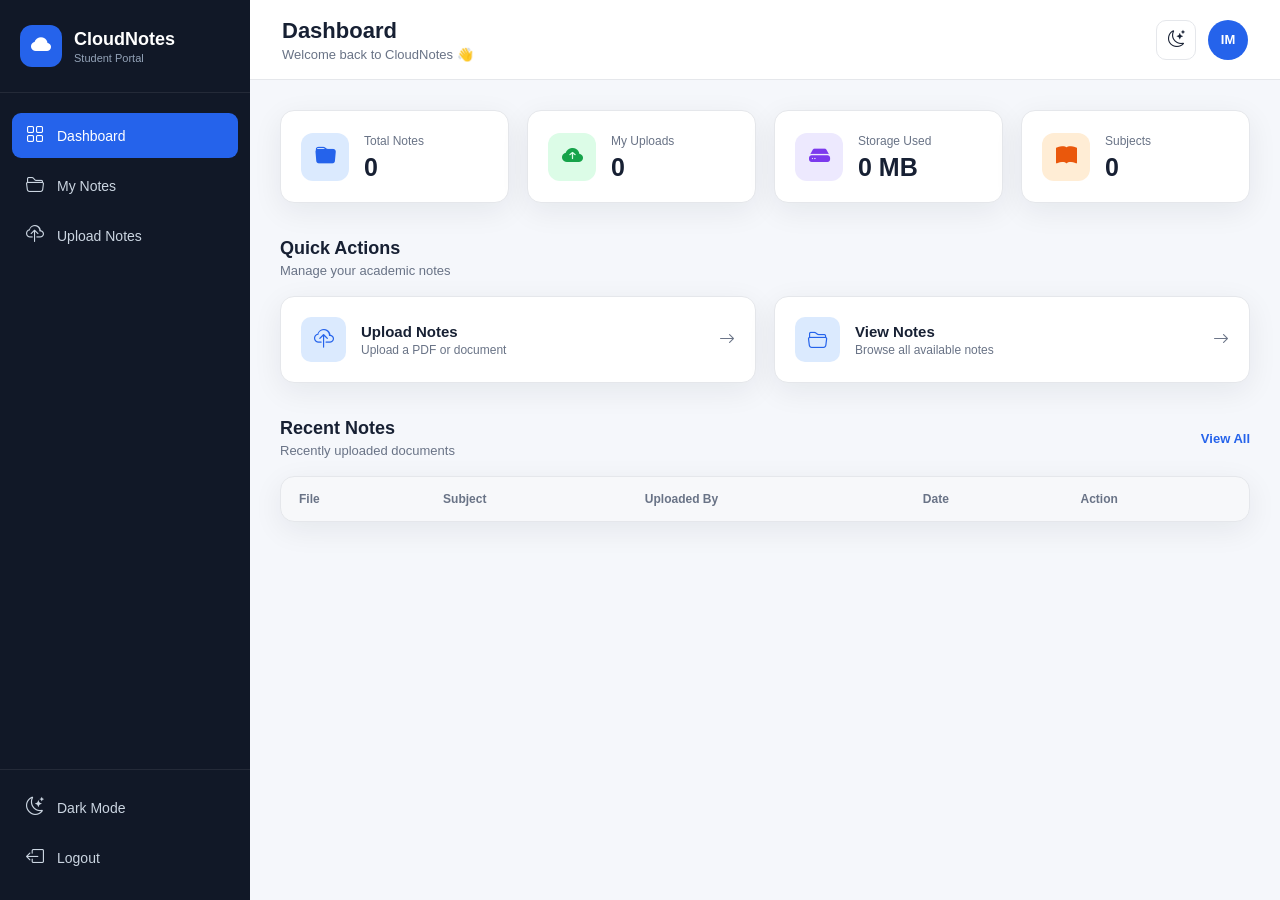
==== frontend/dashboard.html @ e0694c53 "Initial CloudNotes AWS deployment" ====
<!DOCTYPE html>
<html lang="en">

<head>

    <meta charset="UTF-8">
    <meta name="viewport" content="width=device-width, initial-scale=1.0">

    <title>CloudNotes | Dashboard</title>

    <link rel="stylesheet" href="https://cdn.jsdelivr.net/npm/bootstrap-icons@1.11.3/font/bootstrap-icons.min.css">

    <link rel="stylesheet" href="css/style.css">

</head>

<body>

    <div class="app">

        <!-- SIDEBAR -->

        <aside class="sidebar" id="sidebar">

            <div class="sidebar-brand">

                <div class="brand-icon">
                    <i class="bi bi-cloud-fill"></i>
                </div>

                <div>
                    <h2>CloudNotes</h2>
                    <span>Student Portal</span>
                </div>

            </div>


            <nav class="sidebar-nav">

                <a href="dashboard.html" class="nav-link active">
                    <i class="bi bi-grid"></i>
                    <span>Dashboard</span>
                </a>

                <a href="files.html" class="nav-link">
                    <i class="bi bi-folder2-open"></i>
                    <span>My Notes</span>
                </a>

                <a href="upload.html" class="nav-link">
                    <i class="bi bi-cloud-upload"></i>
                    <span>Upload Notes</span>
                </a>

            </nav>


            <div class="sidebar-bottom">

                <button class="nav-link theme-btn" onclick="toggleTheme()">
                    <i class="bi bi-moon-stars"></i>
                    <span>Dark Mode</span>
                </button>

                <button class="nav-link logout-btn" onclick="logout()">
                    <i class="bi bi-box-arrow-left"></i>
                    <span>Logout</span>
                </button>

            </div>

        </aside>


        <!-- MAIN -->

        <main class="main-content">

            <!-- TOPBAR -->

            <header class="topbar">

                <button class="mobile-menu" onclick="toggleSidebar()">
                    <i class="bi bi-list"></i>
                </button>

                <div>

                    <h1>Dashboard</h1>

                    <p>
                        Welcome back to CloudNotes 👋
                    </p>

                </div>

                <div class="topbar-actions">

                    <button class="icon-btn" onclick="toggleTheme()">
                        <i class="bi bi-moon-stars"></i>
                    </button>

                    <div class="user-avatar">
                        IM
                    </div>

                </div>

            </header>


            <!-- DASHBOARD -->

            <section class="content">


                <!-- STAT CARDS -->

                <div class="stats-grid">

                    <div class="stat-card">

                        <div class="stat-icon blue">
                            <i class="bi bi-folder-fill"></i>
                        </div>

                        <div>

                            <span>Total Notes</span>

                            <h2 id="totalFiles">
                                0
                            </h2>

                        </div>

                    </div>


                    <div class="stat-card">

                        <div class="stat-icon green">
                            <i class="bi bi-cloud-arrow-up-fill"></i>
                        </div>

                        <div>

                            <span>My Uploads</span>

                            <h2 id="myUploads">
                                0
                            </h2>

                        </div>

                    </div>


                    <div class="stat-card">

                        <div class="stat-icon purple">
                            <i class="bi bi-hdd-fill"></i>
                        </div>

                        <div>

                            <span>Storage Used</span>

                            <h2 id="storageUsed">
                                0 MB
                            </h2>

                        </div>

                    </div>


                    <div class="stat-card">

                        <div class="stat-icon orange">
                            <i class="bi bi-book-fill"></i>
                        </div>

                        <div>

                            <span>Subjects</span>

                            <h2 id="totalSubjects">
                                0
                            </h2>

                        </div>

                    </div>

                </div>


                <!-- QUICK ACTIONS -->

                <div class="section-header">

                    <div>

                        <h2>Quick Actions</h2>

                        <p>
                            Manage your academic notes
                        </p>

                    </div>

                </div>


                <div class="quick-grid">

                    <a href="upload.html" class="quick-card">

                        <div class="quick-icon">
                            <i class="bi bi-cloud-upload"></i>
                        </div>

                        <div>

                            <h3>Upload Notes</h3>

                            <p>
                                Upload a PDF or document
                            </p>

                        </div>

                        <i class="bi bi-arrow-right"></i>

                    </a>


                    <a href="files.html" class="quick-card">

                        <div class="quick-icon">
                            <i class="bi bi-folder2-open"></i>
                        </div>

                        <div>

                            <h3>View Notes</h3>

                            <p>
                                Browse all available notes
                            </p>

                        </div>

                        <i class="bi bi-arrow-right"></i>

                    </a>

                </div>


                <!-- RECENT FILES -->

                <div class="section-header">

                    <div>

                        <h2>Recent Notes</h2>

                        <p>
                            Recently uploaded documents
                        </p>

                    </div>

                    <a href="files.html" class="view-all">
                        View All
                    </a>

                </div>


                <div class="table-card">

                    <div class="table-responsive">

                        <table>

                            <thead>

                                <tr>
                                    <th>File</th>
                                    <th>Subject</th>
                                    <th>Uploaded By</th>
                                    <th>Date</th>
                                    <th>Action</th>
                                </tr>

                            </thead>

                            <tbody id="recentFiles">

                            </tbody>

                        </table>

                    </div>

                </div>

            </section>

        </main>

    </div>


    <script src="js/app.js"></script>

</body>

</html>
---- frontend/css/style.css ----
* {
    margin: 0;
    padding: 0;
    box-sizing: border-box;
}

:root {

    --primary: #2563eb;
    --primary-dark: #1d4ed8;

    --background: #f5f7fb;
    --surface: #ffffff;

    --text: #172033;
    --muted: #697386;

    --border: #e5e7eb;

    --sidebar: #111827;

    --success: #16a34a;
    --danger: #dc2626;
    --warning: #f59e0b;

    --shadow:
        0 8px 30px rgba(15, 23, 42, 0.07);

    --radius: 14px;
}


/* =========================
   DARK MODE
========================= */

body.dark {

    --background: #0f172a;
    --surface: #1e293b;

    --text: #f1f5f9;
    --muted: #94a3b8;

    --border: #334155;

    --sidebar: #020617;
}


/* =========================
   GLOBAL
========================= */

body {

    font-family:
        Inter,
        Arial,
        sans-serif;

    background: var(--background);

    color: var(--text);

    transition:
        background 0.25s,
        color 0.25s;
}

a {
    text-decoration: none;
    color: inherit;
}

button,
input,
select,
textarea {

    font-family: inherit;
}


/* =========================
   LOGIN
========================= */

.login-page {

    min-height: 100vh;

    display: flex;

    justify-content: center;

    align-items: center;

    padding: 20px;

    background:
        linear-gradient(135deg,
            #eff6ff,
            #f8fafc);
}

.login-container {

    width: 100%;
    max-width: 430px;
}

.login-card {

    background: white;

    padding: 42px;

    border-radius: 22px;

    box-shadow:
        0 25px 60px rgba(15, 23, 42, 0.12);

    text-align: center;
}

.brand-logo {

    width: 70px;
    height: 70px;

    margin: 0 auto 18px;

    border-radius: 20px;

    display: flex;

    align-items: center;
    justify-content: center;

    background: var(--primary);

    color: white;

    font-size: 32px;
}

.login-card h1 {

    font-size: 30px;

    margin-bottom: 5px;
}

.login-subtitle {

    color: #64748b;

    margin-bottom: 32px;
}

.form-group {

    text-align: left;

    margin-bottom: 20px;
}

.form-group label {

    display: block;

    margin-bottom: 8px;

    font-size: 14px;

    font-weight: 600;
}

.input-wrapper {

    position: relative;
}

.input-wrapper>i {

    position: absolute;

    left: 15px;

    top: 50%;

    transform: translateY(-50%);

    color: #94a3b8;
}

.input-wrapper input {

    padding-left: 45px;
    padding-right: 45px;
}

input,
select,
textarea {

    width: 100%;

    border: 1px solid var(--border);

    background: var(--surface);

    color: var(--text);

    border-radius: 10px;

    padding: 13px 14px;

    outline: none;

    font-size: 14px;

    transition: 0.2s;
}

input:focus,
select:focus,
textarea:focus {

    border-color: var(--primary);

    box-shadow:
        0 0 0 3px rgba(37, 99, 235, 0.1);
}

.password-toggle {

    position: absolute;

    right: 10px;
    top: 50%;

    transform: translateY(-50%);

    border: none;

    background: transparent;

    color: #64748b;

    cursor: pointer;
}

.btn {

    display: inline-flex;

    align-items: center;

    justify-content: center;

    gap: 8px;

    border: none;

    border-radius: 10px;

    padding: 12px 18px;

    cursor: pointer;

    font-weight: 600;

    font-size: 14px;

    transition: 0.2s;
}

.btn-primary {

    background: var(--primary);

    color: white;
}

.btn-primary:hover {

    background: var(--primary-dark);

    transform: translateY(-1px);
}

.btn-secondary {

    background: #e5e7eb;

    color: #374151;
}

.login-btn {

    width: 100%;

    margin-top: 5px;

    padding: 14px;
}

.demo-login {

    margin-top: 25px;

    padding: 15px;

    border-radius: 10px;

    background: #eff6ff;

    color: #475569;

    font-size: 13px;
}

.demo-login strong {

    color: var(--primary);

    display: block;

    margin-bottom: 5px;
}

.demo-login p {

    margin: 3px;
}

.login-footer {

    margin-top: 25px;

    color: #94a3b8;

    font-size: 12px;
}


/* =========================
   APP
========================= */

.app {

    display: flex;

    min-height: 100vh;
}


/* =========================
   SIDEBAR
========================= */

.sidebar {

    width: 250px;

    background: var(--sidebar);

    color: white;

    position: fixed;

    top: 0;
    bottom: 0;
    left: 0;

    display: flex;

    flex-direction: column;

    z-index: 100;
}

.sidebar-brand {

    padding: 25px 20px;

    display: flex;

    align-items: center;

    gap: 12px;

    border-bottom:
        1px solid rgba(255, 255, 255, 0.08);
}

.brand-icon {

    width: 42px;
    height: 42px;

    border-radius: 12px;

    display: flex;

    justify-content: center;
    align-items: center;

    background: var(--primary);

    font-size: 20px;
}

.sidebar-brand h2 {

    font-size: 18px;
}

.sidebar-brand span {

    display: block;

    color: #94a3b8;

    font-size: 11px;

    margin-top: 2px;
}

.sidebar-nav {

    padding: 20px 12px;

    flex: 1;
}

.nav-link {

    width: 100%;

    display: flex;

    align-items: center;

    gap: 13px;

    padding: 12px 14px;

    border-radius: 9px;

    color: #cbd5e1;

    background: transparent;

    border: none;

    cursor: pointer;

    margin-bottom: 5px;

    font-size: 14px;

    text-align: left;

    transition: 0.2s;
}

.nav-link i {

    font-size: 18px;
}

.nav-link:hover,
.nav-link.active {

    color: white;

    background:
        rgba(255, 255, 255, 0.1);
}

.nav-link.active {

    background: var(--primary);
}

.sidebar-bottom {

    padding: 15px 12px;

    border-top:
        1px solid rgba(255, 255, 255, 0.08);
}

.logout-btn:hover {

    background:
        rgba(220, 38, 38, 0.2);
}


/* =========================
   MAIN
========================= */

.main-content {

    margin-left: 250px;

    width: calc(100% - 250px);

    min-height: 100vh;
}

.topbar {

    height: 80px;

    background: var(--surface);

    border-bottom:
        1px solid var(--border);

    display: flex;

    align-items: center;

    justify-content: space-between;

    padding: 0 32px;

    position: sticky;

    top: 0;

    z-index: 50;
}

.topbar h1 {

    font-size: 22px;

    margin-bottom: 3px;
}

.topbar p {

    color: var(--muted);

    font-size: 13px;
}

.topbar-actions {

    display: flex;

    align-items: center;

    gap: 12px;
}

.icon-btn {

    width: 40px;
    height: 40px;

    border: 1px solid var(--border);

    background: var(--surface);

    color: var(--text);

    border-radius: 10px;

    cursor: pointer;

    font-size: 17px;
}

.user-avatar {

    width: 40px;
    height: 40px;

    display: flex;

    align-items: center;
    justify-content: center;

    border-radius: 50%;

    background: var(--primary);

    color: white;

    font-size: 13px;

    font-weight: 700;
}

.mobile-menu {

    display: none;

    border: none;

    background: transparent;

    color: var(--text);

    font-size: 25px;

    cursor: pointer;
}


/* =========================
   CONTENT
========================= */

.content {

    padding: 30px;
}

.section-header,
.page-actions {

    display: flex;

    align-items: center;

    justify-content: space-between;

    margin-bottom: 18px;
}

.section-header h2,
.page-actions h2 {

    font-size: 18px;

    margin-bottom: 4px;
}

.section-header p,
.page-actions p {

    color: var(--muted);

    font-size: 13px;
}

.view-all {

    color: var(--primary);

    font-size: 13px;

    font-weight: 600;
}


/* =========================
   STATS
========================= */

.stats-grid {

    display: grid;

    grid-template-columns:
        repeat(4, 1fr);

    gap: 18px;

    margin-bottom: 35px;
}

.stat-card {

    background: var(--surface);

    border:
        1px solid var(--border);

    border-radius: var(--radius);

    padding: 20px;

    display: flex;

    align-items: center;

    gap: 15px;

    box-shadow: var(--shadow);
}

.stat-icon {

    width: 48px;
    height: 48px;

    border-radius: 12px;

    display: flex;

    justify-content: center;
    align-items: center;

    font-size: 21px;
}

.stat-icon.blue {

    background: #dbeafe;
    color: #2563eb;
}

.stat-icon.green {

    background: #dcfce7;
    color: #16a34a;
}

.stat-icon.purple {

    background: #ede9fe;
    color: #7c3aed;
}

.stat-icon.orange {

    background: #ffedd5;
    color: #ea580c;
}

.stat-card span {

    color: var(--muted);

    font-size: 12px;
}

.stat-card h2 {

    margin-top: 4px;

    font-size: 25px;
}


/* =========================
   QUICK CARDS
========================= */

.quick-grid {

    display: grid;

    grid-template-columns:
        repeat(2, 1fr);

    gap: 18px;

    margin-bottom: 35px;
}

.quick-card {

    background: var(--surface);

    border:
        1px solid var(--border);

    border-radius: var(--radius);

    padding: 20px;

    display: flex;

    align-items: center;

    gap: 15px;

    box-shadow: var(--shadow);

    transition: 0.2s;
}

.quick-card:hover {

    transform: translateY(-2px);

    border-color: var(--primary);
}

.quick-icon {

    width: 45px;
    height: 45px;

    border-radius: 10px;

    background: #dbeafe;

    color: var(--primary);

    display: flex;

    align-items: center;
    justify-content: center;

    font-size: 20px;
}

.quick-card h3 {

    font-size: 15px;

    margin-bottom: 3px;
}

.quick-card p {

    color: var(--muted);

    font-size: 12px;
}

.quick-card>i {

    margin-left: auto;

    color: var(--muted);
}


/* =========================
   TABLE
========================= */

.table-card {

    background: var(--surface);

    border:
        1px solid var(--border);

    border-radius: var(--radius);

    overflow: hidden;

    box-shadow: var(--shadow);
}

.table-responsive {

    overflow-x: auto;
}

table {

    width: 100%;

    border-collapse: collapse;

    min-width: 700px;
}

th {

    text-align: left;

    padding: 15px 18px;

    background:
        rgba(148, 163, 184, 0.08);

    color: var(--muted);

    font-size: 12px;

    font-weight: 600;
}

td {

    padding: 15px 18px;

    border-top:
        1px solid var(--border);

    font-size: 13px;
}

.file-name {

    display: flex;

    align-items: center;

    gap: 10px;

    font-weight: 600;
}

.file-icon {

    width: 34px;
    height: 34px;

    border-radius: 8px;

    background: #fee2e2;

    color: #dc2626;

    display: flex;

    align-items: center;
    justify-content: center;
}

.badge {

    display: inline-block;

    padding: 5px 9px;

    border-radius: 20px;

    background: #eff6ff;

    color: var(--primary);

    font-size: 11px;

    font-weight: 600;
}

.action-btn {

    border: none;

    background: transparent;

    cursor: pointer;

    font-size: 17px;

    margin-right: 8px;
}

.download-btn {

    color: var(--primary);
}

.delete-btn {

    color: var(--danger);
}


/* =========================
   FILTER
========================= */

.filter-card {

    display: flex;

    gap: 12px;

    margin-bottom: 20px;

    background: var(--surface);

    padding: 15px;

    border:
        1px solid var(--border);

    border-radius: var(--radius);
}

.search-box {

    flex: 1;

    position: relative;
}

.search-box i {

    position: absolute;

    left: 14px;

    top: 50%;

    transform: translateY(-50%);

    color: var(--muted);
}

.search-box input {

    padding-left: 40px;
}

.filter-card select {

    width: 220px;
}


/* =========================
   UPLOAD
========================= */

.upload-layout {

    display: grid;

    grid-template-columns:
        1fr 320px;

    gap: 25px;

    max-width: 1050px;
}

.form-card,
.info-card {

    background: var(--surface);

    border:
        1px solid var(--border);

    border-radius: var(--radius);

    padding: 25px;

    box-shadow: var(--shadow);
}

.card-header {

    margin-bottom: 25px;
}

.card-header h2 {

    font-size: 18px;

    margin-bottom: 5px;
}

.card-header p {

    color: var(--muted);

    font-size: 13px;
}

.form-row {

    display: grid;

    grid-template-columns:
        1fr 1fr;

    gap: 15px;
}

textarea {

    resize: vertical;
}

.upload-zone {

    border: 2px dashed #cbd5e1;

    border-radius: 12px;

    padding: 35px 20px;

    text-align: center;

    cursor: pointer;

    transition: 0.2s;
}

.upload-zone:hover {

    border-color: var(--primary);

    background:
        rgba(37, 99, 235, 0.03);
}

.upload-zone i {

    font-size: 35px;

    color: var(--primary);
}

.upload-zone h3 {

    margin: 10px 0 5px;

    font-size: 15px;
}

.upload-zone p {

    color: var(--muted);

    font-size: 12px;

    margin-bottom: 15px;
}

.upload-zone input {

    max-width: 300px;

    padding: 8px;

    cursor: pointer;
}

.selected-file {

    margin-top: 10px;

    font-size: 13px;

    color: var(--success);
}

.form-actions {

    display: flex;

    justify-content: flex-end;

    gap: 10px;

    margin-top: 25px;
}


/* =========================
   INFO CARD
========================= */

.info-card {

    height: fit-content;
}

.info-icon {

    width: 55px;
    height: 55px;

    border-radius: 15px;

    display: flex;

    align-items: center;
    justify-content: center;

    background: #dbeafe;

    color: var(--primary);

    font-size: 25px;

    margin-bottom: 18px;
}

.info-card h2 {

    font-size: 18px;

    margin-bottom: 8px;
}

.info-card>p {

    color: var(--muted);

    font-size: 13px;

    line-height: 1.6;

    margin-bottom: 20px;
}

.info-list div {

    padding: 9px 0;

    font-size: 13px;

    display: flex;

    gap: 8px;
}

.info-list i {

    color: var(--success);
}


/* =========================
   MESSAGE
========================= */

.message {

    margin-top: 12px;

    font-size: 13px;
}

.message.success {

    color: var(--success);
}

.message.error {

    color: var(--danger);
}


/* =========================
   EMPTY
========================= */

.empty-state {

    text-align: center;

    padding: 60px 20px;

    display: none;
}

.empty-state i {

    font-size: 45px;

    color: var(--muted);
}

.empty-state h3 {

    margin: 12px 0 5px;
}

.empty-state p {

    color: var(--muted);

    font-size: 13px;

    margin-bottom: 15px;
}


/* =========================
   RESPONSIVE
========================= */

@media (max-width: 1100px) {

    .stats-grid {

        grid-template-columns:
            repeat(2, 1fr);
    }

    .upload-layout {

        grid-template-columns: 1fr;
    }
}


@media (max-width: 768px) {

    .sidebar {

        transform: translateX(-100%);

        transition: 0.25s;
    }

    .sidebar.open {

        transform: translateX(0);
    }

    .main-content {

        margin-left: 0;

        width: 100%;
    }

    .mobile-menu {

        display: block;
    }

    .topbar {

        padding: 0 18px;

        gap: 12px;
    }

    .topbar>div:first-of-type {

        margin-right: auto;
    }

    .content {

        padding: 20px 15px;
    }

    .stats-grid {

        grid-template-columns: 1fr;
    }

    .quick-grid {

        grid-template-columns: 1fr;
    }

    .filter-card {

        flex-direction: column;
    }

    .filter-card select {

        width: 100%;
    }

    .form-row {

        grid-template-columns: 1fr;
    }

    .page-actions {

        align-items: flex-start;

        gap: 15px;

        flex-direction: column;
    }
}


@media (max-width: 480px) {

    .login-card {

        padding: 30px 20px;
    }

    .topbar h1 {

        font-size: 18px;
    }

    .topbar p {

        display: none;
    }

    .user-avatar {

        display: none;
    }

    .form-actions {

        flex-direction: column;
    }

    .form-actions .btn {

        width: 100%;
    }
}
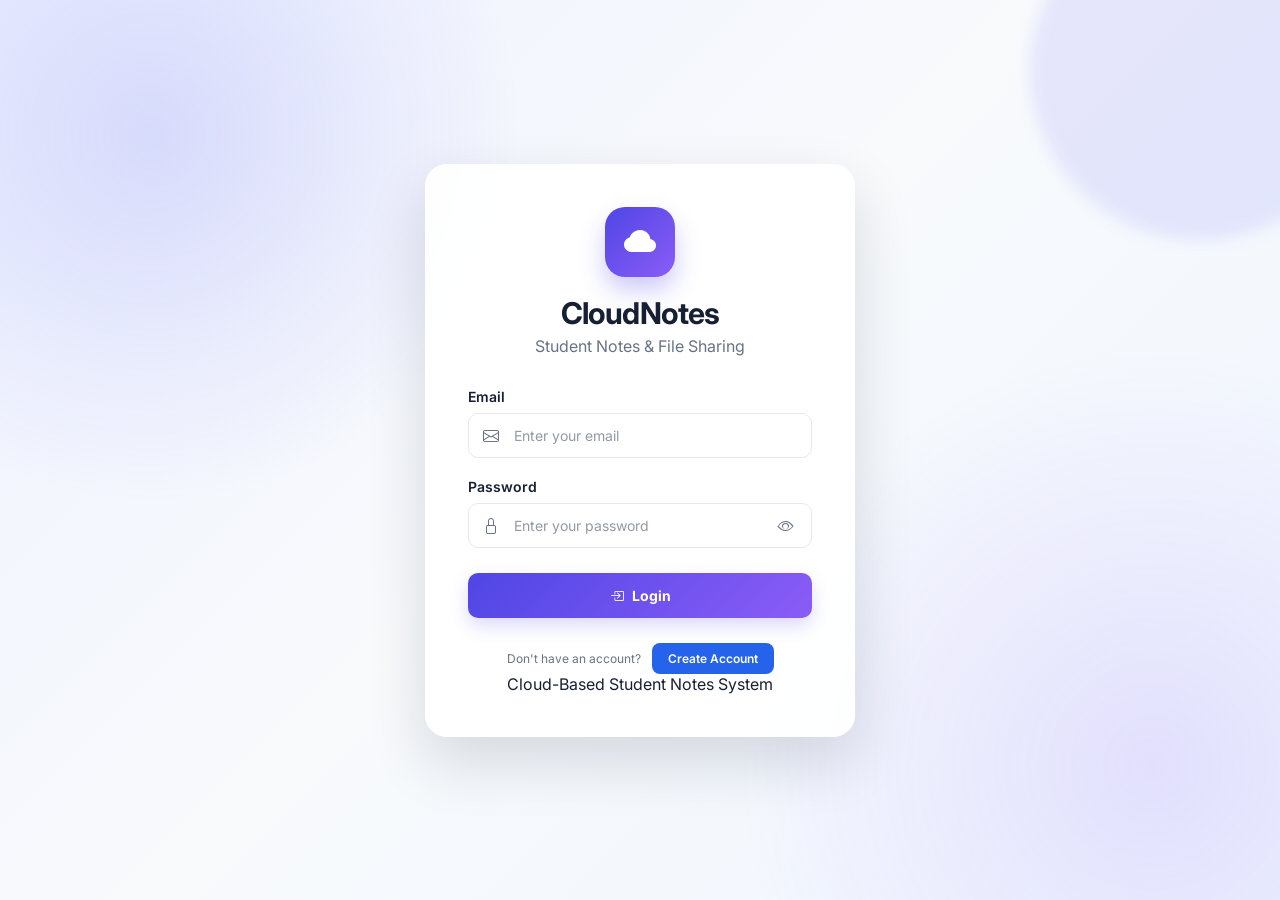
==== commit 9da858d3: "Add multi-user authentication and protected CloudNotes pages" ====
--- a/frontend/dashboard.html
+++ b/frontend/dashboard.html
@@ -51,6 +51,11 @@
                 <a href="upload.html" class="nav-link">
                     <i class="bi bi-cloud-upload"></i>
                     <span>Upload Notes</span>
+                </a>
+
+                <a href="about.html" class="nav-link active">
+                    <i class="bi bi-stars"></i>
+                    <span>CloudVerse</span>
                 </a>
 
             </nav>
@@ -320,4 +325,4 @@
 
 </body>
 
-</html>+</html>
--- a/frontend/css/style.css
+++ b/frontend/css/style.css
@@ -1,3 +1,5 @@
+@import url("https://fonts.googleapis.com/css2?family=Inter:wght@400;500;600;700;800&display=swap");
+
 * {
     margin: 0;
     padding: 0;
@@ -5,1411 +7,1757 @@
 }
 
 :root {
-
-    --primary: #2563eb;
-    --primary-dark: #1d4ed8;
+    --primary: #4f46e5;
+    --primary-dark: #3730a3;
+    --primary-light: #eef2ff;
+    --accent: #8b5cf6;
 
     --background: #f5f7fb;
     --surface: #ffffff;
+    --surface-muted: #f8fafc;
+    --input-bg: #ffffff;
 
     --text: #172033;
     --muted: #697386;
-
     --border: #e5e7eb;
 
-    --sidebar: #111827;
+    --sidebar: #10172a;
+    --sidebar-hover: rgba(255, 255, 255, 0.09);
 
     --success: #16a34a;
     --danger: #dc2626;
     --warning: #f59e0b;
 
-    --shadow:
-        0 8px 30px rgba(15, 23, 42, 0.07);
-
-    --radius: 14px;
-}
-
+    --blue-soft: #e8efff;
+    --green-soft: #dcfce7;
+    --purple-soft: #f0eaff;
+    --orange-soft: #fff0df;
+    --red-soft: #fee2e2;
+
+    --login-bg:
+        radial-gradient(circle at 12% 15%, rgba(99, 102, 241, 0.18), transparent 27%),
+        radial-gradient(circle at 90% 85%, rgba(139, 92, 246, 0.15), transparent 30%),
+        linear-gradient(135deg, #eef2ff 0%, #f8fafc 48%, #eff6ff 100%);
+
+    --shadow-sm: 0 4px 14px rgba(15, 23, 42, 0.06);
+    --shadow: 0 12px 32px rgba(15, 23, 42, 0.08);
+    --shadow-lg: 0 25px 60px rgba(15, 23, 42, 0.14);
+    --shadow-primary: 0 12px 28px rgba(79, 70, 229, 0.25);
+
+    --radius-sm: 10px;
+    --radius: 16px;
+    --radius-lg: 22px;
+
+    --ease-out: cubic-bezier(0.16, 1, 0.3, 1);
+    --ease-spring: cubic-bezier(0.34, 1.56, 0.64, 1);
+    --transition-fast: 180ms var(--ease-out);
+    --transition: 320ms var(--ease-out);
+    --transition-slow: 550ms var(--ease-out);
+}
 
 /* =========================
    DARK MODE
 ========================= */
 
 body.dark {
-
-    --background: #0f172a;
-    --surface: #1e293b;
-
-    --text: #f1f5f9;
-    --muted: #94a3b8;
-
-    --border: #334155;
-
-    --sidebar: #020617;
-}
-
+    --background: #0b1120;
+    --surface: #111b2e;
+    --surface-muted: #18243a;
+    --input-bg: #0e1728;
+
+    --text: #edf2f7;
+    --muted: #9aa9bd;
+    --border: #26364f;
+
+    --sidebar: #070d19;
+    --sidebar-hover: rgba(255, 255, 255, 0.08);
+
+    --blue-soft: rgba(79, 70, 229, 0.18);
+    --green-soft: rgba(22, 163, 74, 0.16);
+    --purple-soft: rgba(139, 92, 246, 0.16);
+    --orange-soft: rgba(245, 158, 11, 0.15);
+    --red-soft: rgba(220, 38, 38, 0.16);
+
+    --login-bg:
+        radial-gradient(circle at 12% 15%, rgba(99, 102, 241, 0.2), transparent 26%),
+        radial-gradient(circle at 90% 85%, rgba(139, 92, 246, 0.16), transparent 30%),
+        linear-gradient(135deg, #070d19 0%, #0b1120 52%, #111b2e 100%);
+
+    --shadow-sm: 0 4px 16px rgba(0, 0, 0, 0.2);
+    --shadow: 0 14px 35px rgba(0, 0, 0, 0.26);
+    --shadow-lg: 0 28px 65px rgba(0, 0, 0, 0.4);
+}
 
 /* =========================
    GLOBAL
 ========================= */
 
+html {
+    scroll-behavior: smooth;
+}
+
 body {
-
-    font-family:
-        Inter,
-        Arial,
-        sans-serif;
-
+    min-height: 100vh;
+    overflow-x: hidden;
+    font-family: "Inter", Arial, sans-serif;
     background: var(--background);
-
     color: var(--text);
-
     transition:
-        background 0.25s,
-        color 0.25s;
+        background-color var(--transition-slow),
+        color var(--transition-slow);
+}
+
+body::after {
+    content: "";
+    position: fixed;
+    top: 50%;
+    left: 50%;
+    width: 170vmax;
+    height: 170vmax;
+    pointer-events: none;
+    border-radius: 50%;
+    z-index: 9999;
+    opacity: 0;
+    transform: translate(-50%, -50%) scale(0);
+}
+
+body.dark::after {
+    background:
+        radial-gradient(circle, rgba(99, 102, 241, 0.42) 0%, rgba(79, 70, 229, 0.18) 34%, transparent 68%);
+    animation: darkThemeWave 850ms var(--ease-out) forwards;
+}
+
+body:not(.dark)::after {
+    background:
+        radial-gradient(circle, rgba(255, 255, 255, 0.95) 0%, rgba(224, 231, 255, 0.52) 35%, transparent 68%);
+    animation: lightThemeWave 850ms var(--ease-out) forwards;
 }
 
 a {
+    color: inherit;
     text-decoration: none;
-    color: inherit;
 }
 
 button,
 input,
 select,
 textarea {
-
-    font-family: inherit;
-}
-
+    font: inherit;
+}
+
+button {
+    -webkit-tap-highlight-color: transparent;
+}
+
+button,
+.btn,
+.icon-btn,
+.nav-link,
+.action-btn,
+.password-toggle,
+.upload-zone {
+    transition:
+        transform var(--transition-fast),
+        background-color var(--transition),
+        border-color var(--transition),
+        color var(--transition),
+        box-shadow var(--transition),
+        opacity var(--transition);
+}
+
+input,
+select,
+textarea {
+    width: 100%;
+    border: 1px solid var(--border);
+    border-radius: var(--radius-sm);
+    outline: none;
+    padding: 13px 14px;
+    background: var(--input-bg);
+    color: var(--text);
+    font-size: 14px;
+    transition:
+        background-color var(--transition),
+        border-color var(--transition),
+        color var(--transition),
+        box-shadow var(--transition),
+        transform var(--transition-fast);
+}
+
+input::placeholder,
+textarea::placeholder {
+    color: var(--muted);
+    opacity: 0.72;
+}
+
+input:hover,
+select:hover,
+textarea:hover {
+    border-color: color-mix(in srgb, var(--primary) 35%, var(--border));
+}
+
+input:focus,
+select:focus,
+textarea:focus {
+    border-color: var(--primary);
+    box-shadow: 0 0 0 4px rgba(79, 70, 229, 0.12);
+}
+
+input:focus-visible,
+select:focus-visible,
+textarea:focus-visible,
+button:focus-visible,
+a:focus-visible {
+    outline: 3px solid rgba(79, 70, 229, 0.35);
+    outline-offset: 3px;
+}
 
 /* =========================
    LOGIN
 ========================= */
 
 .login-page {
-
+    position: relative;
     min-height: 100vh;
-
-    display: flex;
-
+    display: flex;
+    align-items: center;
     justify-content: center;
-
-    align-items: center;
-
+    overflow: hidden;
     padding: 20px;
-
-    background:
-        linear-gradient(135deg,
-            #eff6ff,
-            #f8fafc);
+    background: var(--login-bg);
+    transition: background var(--transition-slow);
+}
+
+.login-page::before,
+.login-page::after {
+    content: "";
+    position: absolute;
+    border-radius: 50%;
+    filter: blur(8px);
+    pointer-events: none;
+}
+
+.login-page::before {
+    width: 340px;
+    height: 340px;
+    top: -100px;
+    right: -90px;
+    background: rgba(99, 102, 241, 0.13);
+    animation: floatBlob 9s ease-in-out infinite alternate;
+}
+
+.login-page::after {
+    width: 260px;
+    height: 260px;
+    bottom: -120px;
+    left: -60px;
+    background: rgba(139, 92, 246, 0.12);
+    animation: floatBlob 11s ease-in-out infinite alternate-reverse;
 }
 
 .login-container {
-
+    position: relative;
+    z-index: 1;
     width: 100%;
     max-width: 430px;
+    animation: loginEnter 720ms var(--ease-out) both;
 }
 
 .login-card {
-
-    background: white;
-
     padding: 42px;
-
-    border-radius: 22px;
-
-    box-shadow:
-        0 25px 60px rgba(15, 23, 42, 0.12);
-
+    overflow: hidden;
     text-align: center;
+    border: 1px solid rgba(255, 255, 255, 0.5);
+    border-radius: var(--radius-lg);
+    background: color-mix(in srgb, var(--surface) 93%, transparent);
+    box-shadow: var(--shadow-lg);
+    backdrop-filter: blur(18px);
+    -webkit-backdrop-filter: blur(18px);
+    transition:
+        background-color var(--transition-slow),
+        border-color var(--transition-slow),
+        box-shadow var(--transition);
+}
+
+body.dark .login-card {
+    border-color: rgba(148, 163, 184, 0.16);
+}
+
+.login-card:hover {
+    box-shadow: 0 30px 72px rgba(15, 23, 42, 0.18);
 }
 
 .brand-logo {
-
     width: 70px;
     height: 70px;
-
-    margin: 0 auto 18px;
-
-    border-radius: 20px;
-
-    display: flex;
-
+    display: flex;
     align-items: center;
     justify-content: center;
-
-    background: var(--primary);
-
-    color: white;
-
+    margin: 0 auto 18px;
+    border-radius: 20px;
+    background: linear-gradient(135deg, var(--primary), var(--accent));
+    box-shadow: 0 13px 25px rgba(79, 70, 229, 0.28);
+    color: #fff;
     font-size: 32px;
+    animation: logoPop 700ms 180ms var(--ease-spring) both;
 }
 
 .login-card h1 {
-
+    margin-bottom: 5px;
     font-size: 30px;
-
+    letter-spacing: -0.8px;
+}
+
+.login-subtitle {
+    margin-bottom: 32px;
+    color: var(--muted);
+}
+
+.form-group {
+    margin-bottom: 20px;
+    text-align: left;
+}
+
+.form-group label {
+    display: block;
+    margin-bottom: 8px;
+    color: var(--text);
+    font-size: 14px;
+    font-weight: 600;
+}
+
+.input-wrapper {
+    position: relative;
+}
+
+.input-wrapper > i {
+    position: absolute;
+    top: 50%;
+    left: 15px;
+    z-index: 1;
+    color: var(--muted);
+    transform: translateY(-50%);
+    transition: color var(--transition);
+}
+
+.input-wrapper:focus-within > i {
+    color: var(--primary);
+}
+
+.input-wrapper input {
+    padding-right: 45px;
+    padding-left: 45px;
+}
+
+.password-toggle {
+    position: absolute;
+    top: 50%;
+    right: 10px;
+    display: grid;
+    width: 32px;
+    height: 32px;
+    place-items: center;
+    border: none;
+    border-radius: 8px;
+    background: transparent;
+    color: var(--muted);
+    cursor: pointer;
+    transform: translateY(-50%);
+}
+
+.password-toggle:hover {
+    background: var(--primary-light);
+    color: var(--primary);
+}
+
+.password-toggle:active {
+    transform: translateY(-50%) scale(0.9);
+}
+
+.btn {
+    position: relative;
+    display: inline-flex;
+    align-items: center;
+    justify-content: center;
+    gap: 8px;
+    overflow: hidden;
+    border: none;
+    border-radius: var(--radius-sm);
+    padding: 12px 18px;
+    cursor: pointer;
+    font-size: 14px;
+    font-weight: 700;
+    isolation: isolate;
+}
+
+.btn::before {
+    content: "";
+    position: absolute;
+    inset: 0;
+    z-index: -1;
+    background: linear-gradient(105deg, transparent 30%, rgba(255, 255, 255, 0.24) 48%, transparent 66%);
+    transform: translateX(-120%);
+    transition: transform 600ms var(--ease-out);
+}
+
+.btn:hover::before {
+    transform: translateX(120%);
+}
+
+.btn:active {
+    transform: translateY(1px) scale(0.98);
+}
+
+.btn-primary {
+    background: linear-gradient(135deg, var(--primary), var(--accent));
+    box-shadow: 0 8px 18px rgba(79, 70, 229, 0.2);
+    color: #fff;
+}
+
+.btn-primary:hover {
+    box-shadow: var(--shadow-primary);
+    transform: translateY(-2px);
+}
+
+.btn-secondary {
+    border: 1px solid var(--border);
+    background: var(--surface-muted);
+    color: var(--text);
+}
+
+.btn-secondary:hover {
+    border-color: color-mix(in srgb, var(--primary) 35%, var(--border));
+    background: var(--primary-light);
+    color: var(--primary);
+    transform: translateY(-1px);
+}
+
+.login-btn {
+    width: 100%;
+    margin-top: 5px;
+    padding: 14px;
+}
+
+.demo-login {
+    margin-top: 25px;
+    padding: 15px;
+    border: 1px solid color-mix(in srgb, var(--primary) 16%, transparent);
+    border-radius: var(--radius-sm);
+    background: color-mix(in srgb, var(--primary-light) 75%, transparent);
+    color: var(--muted);
+    font-size: 13px;
+    transition: background-color var(--transition), border-color var(--transition);
+}
+
+.demo-login strong {
+    display: block;
     margin-bottom: 5px;
-}
-
-.login-subtitle {
-
-    color: #64748b;
-
-    margin-bottom: 32px;
-}
-
-.form-group {
-
-    text-align: left;
-
-    margin-bottom: 20px;
-}
-
-.form-group label {
-
-    display: block;
-
-    margin-bottom: 8px;
-
-    font-size: 14px;
-
-    font-weight: 600;
-}
-
-.input-wrapper {
-
-    position: relative;
-}
-
-.input-wrapper>i {
-
-    position: absolute;
-
-    left: 15px;
-
-    top: 50%;
-
-    transform: translateY(-50%);
-
-    color: #94a3b8;
-}
-
-.input-wrapper input {
-
-    padding-left: 45px;
-    padding-right: 45px;
-}
-
-input,
-select,
-textarea {
-
-    width: 100%;
-
-    border: 1px solid var(--border);
-
-    background: var(--surface);
-
-    color: var(--text);
-
-    border-radius: 10px;
-
-    padding: 13px 14px;
-
-    outline: none;
-
-    font-size: 14px;
-
-    transition: 0.2s;
-}
-
-input:focus,
-select:focus,
-textarea:focus {
-
-    border-color: var(--primary);
-
-    box-shadow:
-        0 0 0 3px rgba(37, 99, 235, 0.1);
-}
-
-.password-toggle {
-
-    position: absolute;
-
-    right: 10px;
-    top: 50%;
-
-    transform: translateY(-50%);
-
-    border: none;
-
-    background: transparent;
-
-    color: #64748b;
-
-    cursor: pointer;
-}
-
-.btn {
-
-    display: inline-flex;
-
-    align-items: center;
-
-    justify-content: center;
-
-    gap: 8px;
-
-    border: none;
-
-    border-radius: 10px;
-
-    padding: 12px 18px;
-
-    cursor: pointer;
-
-    font-weight: 600;
-
-    font-size: 14px;
-
-    transition: 0.2s;
-}
-
-.btn-primary {
-
-    background: var(--primary);
-
-    color: white;
-}
-
-.btn-primary:hover {
-
-    background: var(--primary-dark);
-
-    transform: translateY(-1px);
-}
-
-.btn-secondary {
-
-    background: #e5e7eb;
-
-    color: #374151;
-}
-
-.login-btn {
-
-    width: 100%;
-
-    margin-top: 5px;
-
-    padding: 14px;
-}
-
-.demo-login {
-
+    color: var(--primary);
+}
+
+.demo-login p {
+    margin: 3px;
+}
+
+.login-footer {
     margin-top: 25px;
-
-    padding: 15px;
-
-    border-radius: 10px;
-
-    background: #eff6ff;
-
-    color: #475569;
-
-    font-size: 13px;
-}
-
-.demo-login strong {
-
-    color: var(--primary);
-
-    display: block;
-
-    margin-bottom: 5px;
-}
-
-.demo-login p {
-
-    margin: 3px;
-}
-
-.login-footer {
-
-    margin-top: 25px;
-
-    color: #94a3b8;
-
+    color: var(--muted);
     font-size: 12px;
 }
-
 
 /* =========================
    APP
 ========================= */
 
 .app {
-
-    display: flex;
-
+    display: flex;
     min-height: 100vh;
-}
-
+    animation: appReveal 650ms var(--ease-out) both;
+}
+
+.app.is-logging-out {
+    pointer-events: none;
+    animation: appExit 450ms var(--ease-out) forwards;
+}
 
 /* =========================
    SIDEBAR
 ========================= */
 
 .sidebar {
-
-    width: 250px;
-
-    background: var(--sidebar);
-
-    color: white;
-
     position: fixed;
-
     top: 0;
     bottom: 0;
     left: 0;
-
-    display: flex;
-
+    z-index: 100;
+    display: flex;
+    width: 250px;
     flex-direction: column;
-
-    z-index: 100;
+    overflow: hidden;
+    background:
+        radial-gradient(circle at 20% 0%, rgba(99, 102, 241, 0.22), transparent 32%),
+        var(--sidebar);
+    box-shadow: 8px 0 30px rgba(15, 23, 42, 0.08);
+    color: #fff;
+    transition:
+        transform var(--transition),
+        background-color var(--transition-slow),
+        box-shadow var(--transition);
+    animation: sidebarEnter 650ms var(--ease-out) both;
 }
 
 .sidebar-brand {
-
+    display: flex;
+    align-items: center;
+    gap: 12px;
     padding: 25px 20px;
-
-    display: flex;
-
-    align-items: center;
-
-    gap: 12px;
-
-    border-bottom:
-        1px solid rgba(255, 255, 255, 0.08);
+    border-bottom: 1px solid rgba(255, 255, 255, 0.08);
 }
 
 .brand-icon {
-
+    display: flex;
     width: 42px;
     height: 42px;
-
-    border-radius: 12px;
-
-    display: flex;
-
+    align-items: center;
     justify-content: center;
+    border-radius: 13px;
+    background: linear-gradient(135deg, var(--primary), var(--accent));
+    box-shadow: 0 8px 18px rgba(79, 70, 229, 0.3);
+    font-size: 20px;
+}
+
+.sidebar-brand h2 {
+    font-size: 18px;
+    letter-spacing: -0.35px;
+}
+
+.sidebar-brand span {
+    display: block;
+    margin-top: 2px;
+    color: #94a3b8;
+    font-size: 11px;
+}
+
+.sidebar-nav {
+    flex: 1;
+    padding: 20px 12px;
+}
+
+.nav-link {
+    position: relative;
+    display: flex;
+    width: 100%;
     align-items: center;
-
-    background: var(--primary);
-
-    font-size: 20px;
-}
-
-.sidebar-brand h2 {
-
+    gap: 13px;
+    margin-bottom: 5px;
+    padding: 12px 14px;
+    border: none;
+    border-radius: 10px;
+    background: transparent;
+    color: #cbd5e1;
+    cursor: pointer;
+    font-size: 14px;
+    text-align: left;
+}
+
+.nav-link::before {
+    content: "";
+    position: absolute;
+    left: 0;
+    width: 4px;
+    height: 0;
+    border-radius: 0 5px 5px 0;
+    background: #fff;
+    transition: height var(--transition-fast);
+}
+
+.nav-link i {
     font-size: 18px;
-}
-
-.sidebar-brand span {
-
-    display: block;
-
-    color: #94a3b8;
-
-    font-size: 11px;
-
-    margin-top: 2px;
-}
-
-.sidebar-nav {
-
-    padding: 20px 12px;
-
-    flex: 1;
-}
-
-.nav-link {
-
-    width: 100%;
-
-    display: flex;
-
-    align-items: center;
-
-    gap: 13px;
-
-    padding: 12px 14px;
-
-    border-radius: 9px;
-
-    color: #cbd5e1;
-
-    background: transparent;
-
-    border: none;
-
-    cursor: pointer;
-
-    margin-bottom: 5px;
-
-    font-size: 14px;
-
-    text-align: left;
-
-    transition: 0.2s;
-}
-
-.nav-link i {
-
-    font-size: 18px;
-}
-
-.nav-link:hover,
+    transition: transform var(--transition-fast);
+}
+
+.nav-link:hover {
+    background: var(--sidebar-hover);
+    color: #fff;
+    transform: translateX(3px);
+}
+
+.nav-link:hover i {
+    transform: scale(1.08);
+}
+
 .nav-link.active {
-
-    color: white;
-
-    background:
-        rgba(255, 255, 255, 0.1);
-}
-
-.nav-link.active {
-
-    background: var(--primary);
+    background: linear-gradient(135deg, var(--primary), #665cf0);
+    box-shadow: 0 8px 17px rgba(79, 70, 229, 0.24);
+    color: #fff;
+}
+
+.nav-link.active::before {
+    height: 22px;
 }
 
 .sidebar-bottom {
-
     padding: 15px 12px;
-
-    border-top:
-        1px solid rgba(255, 255, 255, 0.08);
+    border-top: 1px solid rgba(255, 255, 255, 0.08);
 }
 
 .logout-btn:hover {
-
-    background:
-        rgba(220, 38, 38, 0.2);
-}
-
+    background: rgba(220, 38, 38, 0.2);
+    color: #fecaca;
+}
+
+.logout-btn:active {
+    transform: translateX(-2px) scale(0.98);
+}
 
 /* =========================
    MAIN
 ========================= */
 
 .main-content {
-
+    width: calc(100% - 250px);
+    min-height: 100vh;
     margin-left: 250px;
-
-    width: calc(100% - 250px);
-
-    min-height: 100vh;
+    background:
+        radial-gradient(circle at 95% 2%, color-mix(in srgb, var(--primary) 6%, transparent), transparent 25%),
+        var(--background);
+    transition:
+        background var(--transition-slow),
+        color var(--transition-slow);
 }
 
 .topbar {
-
+    position: sticky;
+    top: 0;
+    z-index: 50;
+    display: flex;
     height: 80px;
-
-    background: var(--surface);
-
-    border-bottom:
-        1px solid var(--border);
-
-    display: flex;
-
     align-items: center;
-
     justify-content: space-between;
-
     padding: 0 32px;
-
-    position: sticky;
-
-    top: 0;
-
-    z-index: 50;
+    border-bottom: 1px solid var(--border);
+    background: color-mix(in srgb, var(--surface) 88%, transparent);
+    backdrop-filter: blur(16px);
+    -webkit-backdrop-filter: blur(16px);
+    transition:
+        background-color var(--transition-slow),
+        border-color var(--transition-slow),
+        box-shadow var(--transition);
 }
 
 .topbar h1 {
-
+    margin-bottom: 3px;
     font-size: 22px;
-
-    margin-bottom: 3px;
+    letter-spacing: -0.5px;
 }
 
 .topbar p {
-
     color: var(--muted);
-
     font-size: 13px;
 }
 
 .topbar-actions {
-
-    display: flex;
-
+    display: flex;
     align-items: center;
-
     gap: 12px;
 }
 
 .icon-btn {
-
+    display: grid;
     width: 40px;
     height: 40px;
-
+    place-items: center;
     border: 1px solid var(--border);
-
+    border-radius: var(--radius-sm);
     background: var(--surface);
-
     color: var(--text);
-
-    border-radius: 10px;
-
     cursor: pointer;
-
     font-size: 17px;
 }
 
+.icon-btn:hover {
+    border-color: color-mix(in srgb, var(--primary) 35%, var(--border));
+    background: var(--primary-light);
+    box-shadow: var(--shadow-sm);
+    color: var(--primary);
+    transform: translateY(-2px);
+}
+
+.icon-btn:active {
+    transform: translateY(0) scale(0.92);
+}
+
+.icon-btn i {
+    transition: transform 500ms var(--ease-spring);
+}
+
+.icon-btn:hover i {
+    transform: rotate(15deg) scale(1.1);
+}
+
 .user-avatar {
-
+    display: flex;
     width: 40px;
     height: 40px;
-
-    display: flex;
-
     align-items: center;
     justify-content: center;
-
+    border: 2px solid color-mix(in srgb, var(--primary) 20%, transparent);
     border-radius: 50%;
-
-    background: var(--primary);
-
-    color: white;
-
+    background: linear-gradient(135deg, var(--primary), var(--accent));
+    box-shadow: 0 6px 14px rgba(79, 70, 229, 0.2);
+    color: #fff;
     font-size: 13px;
-
-    font-weight: 700;
+    font-weight: 800;
+    transition: transform var(--transition-fast), box-shadow var(--transition);
+}
+
+.user-avatar:hover {
+    box-shadow: var(--shadow-primary);
+    transform: scale(1.08) rotate(5deg);
 }
 
 .mobile-menu {
-
     display: none;
-
     border: none;
-
     background: transparent;
-
     color: var(--text);
-
+    cursor: pointer;
     font-size: 25px;
-
-    cursor: pointer;
-}
-
+}
 
 /* =========================
    CONTENT
 ========================= */
 
 .content {
-
     padding: 30px;
+    animation: contentEnter 700ms 100ms var(--ease-out) both;
 }
 
 .section-header,
 .page-actions {
-
-    display: flex;
-
+    display: flex;
     align-items: center;
-
     justify-content: space-between;
-
     margin-bottom: 18px;
 }
 
 .section-header h2,
 .page-actions h2 {
-
+    margin-bottom: 4px;
     font-size: 18px;
-
-    margin-bottom: 4px;
+    letter-spacing: -0.35px;
 }
 
 .section-header p,
 .page-actions p {
-
     color: var(--muted);
-
     font-size: 13px;
 }
 
 .view-all {
-
+    position: relative;
     color: var(--primary);
-
     font-size: 13px;
-
-    font-weight: 600;
-}
-
+    font-weight: 700;
+}
+
+.view-all::after {
+    content: "";
+    position: absolute;
+    right: 0;
+    bottom: -3px;
+    left: 0;
+    height: 2px;
+    border-radius: 4px;
+    background: currentColor;
+    transform: scaleX(0);
+    transform-origin: right;
+    transition: transform var(--transition);
+}
+
+.view-all:hover::after {
+    transform: scaleX(1);
+    transform-origin: left;
+}
 
 /* =========================
    STATS
 ========================= */
 
 .stats-grid {
-
     display: grid;
-
-    grid-template-columns:
-        repeat(4, 1fr);
-
+    grid-template-columns: repeat(4, 1fr);
     gap: 18px;
-
     margin-bottom: 35px;
 }
 
 .stat-card {
-
+    display: flex;
+    align-items: center;
+    gap: 15px;
+    padding: 20px;
+    border: 1px solid var(--border);
+    border-radius: var(--radius);
     background: var(--surface);
-
-    border:
-        1px solid var(--border);
-
-    border-radius: var(--radius);
-
-    padding: 20px;
-
-    display: flex;
-
-    align-items: center;
-
-    gap: 15px;
-
     box-shadow: var(--shadow);
+    transition:
+        transform var(--transition),
+        background-color var(--transition-slow),
+        border-color var(--transition),
+        box-shadow var(--transition);
+    animation: cardEnter 550ms var(--ease-out) both;
+}
+
+.stat-card:nth-child(1) { animation-delay: 80ms; }
+.stat-card:nth-child(2) { animation-delay: 150ms; }
+.stat-card:nth-child(3) { animation-delay: 220ms; }
+.stat-card:nth-child(4) { animation-delay: 290ms; }
+
+.stat-card:hover {
+    border-color: color-mix(in srgb, var(--primary) 32%, var(--border));
+    box-shadow: 0 18px 35px rgba(15, 23, 42, 0.12);
+    transform: translateY(-5px);
 }
 
 .stat-icon {
-
+    display: flex;
     width: 48px;
     height: 48px;
-
-    border-radius: 12px;
-
-    display: flex;
-
+    flex-shrink: 0;
+    align-items: center;
     justify-content: center;
-    align-items: center;
-
+    border-radius: 13px;
     font-size: 21px;
+    transition: transform var(--transition) , box-shadow var(--transition);
+}
+
+.stat-card:hover .stat-icon {
+    box-shadow: 0 8px 16px rgba(15, 23, 42, 0.1);
+    transform: scale(1.08) rotate(-5deg);
 }
 
 .stat-icon.blue {
-
-    background: #dbeafe;
-    color: #2563eb;
+    background: var(--blue-soft);
+    color: #3b5bdb;
 }
 
 .stat-icon.green {
-
-    background: #dcfce7;
-    color: #16a34a;
+    background: var(--green-soft);
+    color: var(--success);
 }
 
 .stat-icon.purple {
-
-    background: #ede9fe;
-    color: #7c3aed;
+    background: var(--purple-soft);
+    color: var(--accent);
 }
 
 .stat-icon.orange {
-
-    background: #ffedd5;
+    background: var(--orange-soft);
     color: #ea580c;
 }
 
 .stat-card span {
-
     color: var(--muted);
-
     font-size: 12px;
 }
 
 .stat-card h2 {
-
     margin-top: 4px;
-
     font-size: 25px;
-}
-
+    letter-spacing: -0.8px;
+}
 
 /* =========================
    QUICK CARDS
 ========================= */
 
 .quick-grid {
-
     display: grid;
-
-    grid-template-columns:
-        repeat(2, 1fr);
-
+    grid-template-columns: repeat(2, 1fr);
     gap: 18px;
-
     margin-bottom: 35px;
 }
 
 .quick-card {
-
+    display: flex;
+    align-items: center;
+    gap: 15px;
+    padding: 20px;
+    border: 1px solid var(--border);
+    border-radius: var(--radius);
     background: var(--surface);
-
-    border:
-        1px solid var(--border);
-
-    border-radius: var(--radius);
-
-    padding: 20px;
-
-    display: flex;
-
-    align-items: center;
-
-    gap: 15px;
-
     box-shadow: var(--shadow);
-
-    transition: 0.2s;
+    transition:
+        transform var(--transition),
+        background-color var(--transition-slow),
+        border-color var(--transition),
+        box-shadow var(--transition);
+    animation: cardEnter 600ms 300ms var(--ease-out) both;
 }
 
 .quick-card:hover {
-
-    transform: translateY(-2px);
-
-    border-color: var(--primary);
+    border-color: color-mix(in srgb, var(--primary) 42%, var(--border));
+    box-shadow: 0 18px 35px rgba(15, 23, 42, 0.12);
+    transform: translateY(-5px);
 }
 
 .quick-icon {
-
+    display: flex;
     width: 45px;
     height: 45px;
-
-    border-radius: 10px;
-
-    background: #dbeafe;
-
-    color: var(--primary);
-
-    display: flex;
-
+    flex-shrink: 0;
     align-items: center;
     justify-content: center;
-
+    border-radius: 12px;
+    background: var(--blue-soft);
+    color: var(--primary);
     font-size: 20px;
+    transition: transform var(--transition) , background-color var(--transition);
+}
+
+.quick-card:hover .quick-icon {
+    background: var(--primary);
+    color: #fff;
+    transform: rotate(-8deg) scale(1.08);
 }
 
 .quick-card h3 {
-
+    margin-bottom: 3px;
     font-size: 15px;
-
-    margin-bottom: 3px;
 }
 
 .quick-card p {
-
     color: var(--muted);
-
     font-size: 12px;
 }
 
-.quick-card>i {
-
+.quick-card > i {
     margin-left: auto;
-
     color: var(--muted);
-}
-
+    transition: color var(--transition), transform var(--transition);
+}
+
+.quick-card:hover > i {
+    color: var(--primary);
+    transform: translateX(4px);
+}
 
 /* =========================
    TABLE
 ========================= */
 
 .table-card {
-
+    overflow: hidden;
+    border: 1px solid var(--border);
+    border-radius: var(--radius);
     background: var(--surface);
-
-    border:
-        1px solid var(--border);
-
-    border-radius: var(--radius);
-
-    overflow: hidden;
-
     box-shadow: var(--shadow);
+    transition:
+        background-color var(--transition-slow),
+        border-color var(--transition),
+        box-shadow var(--transition);
+    animation: cardEnter 650ms 380ms var(--ease-out) both;
 }
 
 .table-responsive {
-
     overflow-x: auto;
 }
 
+.table-responsive::-webkit-scrollbar {
+    width: 7px;
+    height: 7px;
+}
+
+.table-responsive::-webkit-scrollbar-thumb {
+    border-radius: 10px;
+    background: color-mix(in srgb, var(--muted) 38%, transparent);
+}
+
 table {
-
     width: 100%;
-
+    min-width: 700px;
     border-collapse: collapse;
-
-    min-width: 700px;
 }
 
 th {
-
+    padding: 15px 18px;
+    background: color-mix(in srgb, var(--muted) 8%, transparent);
+    color: var(--muted);
+    font-size: 12px;
+    font-weight: 700;
+    letter-spacing: 0.2px;
     text-align: left;
-
+}
+
+td {
     padding: 15px 18px;
-
-    background:
-        rgba(148, 163, 184, 0.08);
-
-    color: var(--muted);
-
-    font-size: 12px;
-
-    font-weight: 600;
-}
-
-td {
-
-    padding: 15px 18px;
-
-    border-top:
-        1px solid var(--border);
-
+    border-top: 1px solid var(--border);
     font-size: 13px;
+    transition: background-color var(--transition);
+}
+
+tbody tr {
+    animation: rowEnter 450ms var(--ease-out) both;
+}
+
+tbody tr:hover td {
+    background: color-mix(in srgb, var(--primary) 4%, transparent);
 }
 
 .file-name {
-
-    display: flex;
-
+    display: flex;
     align-items: center;
-
     gap: 10px;
-
-    font-weight: 600;
+    font-weight: 700;
 }
 
 .file-icon {
-
+    display: flex;
     width: 34px;
     height: 34px;
-
-    border-radius: 8px;
-
-    background: #fee2e2;
-
-    color: #dc2626;
-
-    display: flex;
-
     align-items: center;
     justify-content: center;
+    border-radius: 9px;
+    background: var(--red-soft);
+    color: var(--danger);
+    transition: transform var(--transition-fast);
+}
+
+tbody tr:hover .file-icon {
+    transform: rotate(-6deg) scale(1.08);
 }
 
 .badge {
-
     display: inline-block;
-
     padding: 5px 9px;
-
     border-radius: 20px;
-
-    background: #eff6ff;
-
+    background: var(--blue-soft);
     color: var(--primary);
-
     font-size: 11px;
-
-    font-weight: 600;
+    font-weight: 700;
 }
 
 .action-btn {
-
+    display: inline-grid;
+    width: 34px;
+    height: 34px;
+    place-items: center;
+    margin-right: 4px;
     border: none;
-
+    border-radius: 9px;
     background: transparent;
-
     cursor: pointer;
-
     font-size: 17px;
-
-    margin-right: 8px;
+}
+
+.action-btn:hover {
+    background: var(--surface-muted);
+    transform: translateY(-2px);
+}
+
+.action-btn:active {
+    transform: scale(0.9);
 }
 
 .download-btn {
-
     color: var(--primary);
 }
 
+.download-btn:hover {
+    background: var(--blue-soft);
+}
+
 .delete-btn {
-
     color: var(--danger);
 }
 
+.delete-btn:hover {
+    background: var(--red-soft);
+}
+
+/* Add .is-removing before deleting an item with JavaScript */
+tbody tr.is-removing,
+.quick-card.is-removing,
+.stat-card.is-removing {
+    pointer-events: none;
+    animation: itemRemove 420ms var(--ease-out) forwards;
+}
 
 /* =========================
    FILTER
 ========================= */
 
 .filter-card {
-
-    display: flex;
-
+    display: flex;
     gap: 12px;
-
     margin-bottom: 20px;
-
+    padding: 15px;
+    border: 1px solid var(--border);
+    border-radius: var(--radius);
     background: var(--surface);
-
-    padding: 15px;
-
-    border:
-        1px solid var(--border);
-
-    border-radius: var(--radius);
+    box-shadow: var(--shadow-sm);
+    transition:
+        background-color var(--transition-slow),
+        border-color var(--transition),
+        box-shadow var(--transition);
+    animation: cardEnter 500ms var(--ease-out) both;
+}
+
+.filter-card:focus-within {
+    border-color: color-mix(in srgb, var(--primary) 35%, var(--border));
+    box-shadow: 0 8px 24px rgba(79, 70, 229, 0.09);
 }
 
 .search-box {
-
+    position: relative;
     flex: 1;
-
-    position: relative;
 }
 
 .search-box i {
-
     position: absolute;
-
+    top: 50%;
     left: 14px;
-
-    top: 50%;
-
+    color: var(--muted);
     transform: translateY(-50%);
-
-    color: var(--muted);
+    transition: color var(--transition);
+}
+
+.search-box:focus-within i {
+    color: var(--primary);
 }
 
 .search-box input {
-
     padding-left: 40px;
 }
 
 .filter-card select {
-
     width: 220px;
 }
-
 
 /* =========================
    UPLOAD
 ========================= */
 
 .upload-layout {
-
     display: grid;
-
-    grid-template-columns:
-        1fr 320px;
-
+    max-width: 1050px;
+    grid-template-columns: 1fr 320px;
     gap: 25px;
-
-    max-width: 1050px;
 }
 
 .form-card,
 .info-card {
-
+    padding: 25px;
+    border: 1px solid var(--border);
+    border-radius: var(--radius);
     background: var(--surface);
-
-    border:
-        1px solid var(--border);
-
-    border-radius: var(--radius);
-
-    padding: 25px;
-
     box-shadow: var(--shadow);
+    transition:
+        transform var(--transition),
+        background-color var(--transition-slow),
+        border-color var(--transition),
+        box-shadow var(--transition);
+    animation: cardEnter 600ms var(--ease-out) both;
+}
+
+.info-card {
+    animation-delay: 120ms;
+}
+
+.form-card:hover,
+.info-card:hover {
+    box-shadow: 0 18px 38px rgba(15, 23, 42, 0.11);
 }
 
 .card-header {
-
     margin-bottom: 25px;
 }
 
 .card-header h2 {
-
+    margin-bottom: 5px;
     font-size: 18px;
-
-    margin-bottom: 5px;
+    letter-spacing: -0.35px;
 }
 
 .card-header p {
-
     color: var(--muted);
-
     font-size: 13px;
 }
 
 .form-row {
-
     display: grid;
-
-    grid-template-columns:
-        1fr 1fr;
-
+    grid-template-columns: 1fr 1fr;
     gap: 15px;
 }
 
 textarea {
-
+    min-height: 110px;
     resize: vertical;
 }
 
 .upload-zone {
-
-    border: 2px dashed #cbd5e1;
-
-    border-radius: 12px;
-
+    position: relative;
+    overflow: hidden;
     padding: 35px 20px;
-
+    border: 2px dashed color-mix(in srgb, var(--muted) 35%, transparent);
+    border-radius: 14px;
+    background: color-mix(in srgb, var(--surface-muted) 60%, transparent);
+    cursor: pointer;
     text-align: center;
-
+}
+
+.upload-zone::before {
+    content: "";
+    position: absolute;
+    inset: -100%;
+    background: linear-gradient(115deg, transparent 42%, rgba(79, 70, 229, 0.1) 50%, transparent 58%);
+    transform: translateX(-45%);
+    transition: transform 900ms var(--ease-out);
+}
+
+.upload-zone:hover,
+.upload-zone.dragging {
+    border-color: var(--primary);
+    background: color-mix(in srgb, var(--primary) 5%, var(--surface));
+    box-shadow: inset 0 0 0 1px rgba(79, 70, 229, 0.08);
+    transform: translateY(-2px);
+}
+
+.upload-zone:hover::before,
+.upload-zone.dragging::before {
+    transform: translateX(45%);
+}
+
+.upload-zone i,
+.upload-zone h3,
+.upload-zone p,
+.upload-zone input {
+    position: relative;
+    z-index: 1;
+}
+
+.upload-zone i {
+    display: inline-block;
+    color: var(--primary);
+    font-size: 35px;
+    transition: transform var(--transition), color var(--transition);
+}
+
+.upload-zone:hover i,
+.upload-zone.dragging i {
+    color: var(--accent);
+    transform: translateY(-4px) scale(1.12);
+}
+
+.upload-zone h3 {
+    margin: 10px 0 5px;
+    font-size: 15px;
+}
+
+.upload-zone p {
+    margin-bottom: 15px;
+    color: var(--muted);
+    font-size: 12px;
+}
+
+.upload-zone input {
+    max-width: 300px;
+    padding: 8px;
     cursor: pointer;
-
-    transition: 0.2s;
-}
-
-.upload-zone:hover {
-
-    border-color: var(--primary);
-
-    background:
-        rgba(37, 99, 235, 0.03);
-}
-
-.upload-zone i {
-
-    font-size: 35px;
-
-    color: var(--primary);
-}
-
-.upload-zone h3 {
-
-    margin: 10px 0 5px;
-
-    font-size: 15px;
-}
-
-.upload-zone p {
-
-    color: var(--muted);
-
-    font-size: 12px;
-
-    margin-bottom: 15px;
-}
-
-.upload-zone input {
-
-    max-width: 300px;
-
-    padding: 8px;
-
-    cursor: pointer;
 }
 
 .selected-file {
-
     margin-top: 10px;
-
+    color: var(--success);
     font-size: 13px;
-
-    color: var(--success);
+    font-weight: 600;
+    animation: messageEnter 360ms var(--ease-out) both;
 }
 
 .form-actions {
-
-    display: flex;
-
+    display: flex;
     justify-content: flex-end;
-
     gap: 10px;
-
     margin-top: 25px;
 }
-
 
 /* =========================
    INFO CARD
 ========================= */
 
 .info-card {
-
     height: fit-content;
 }
 
 .info-icon {
-
+    display: flex;
     width: 55px;
     height: 55px;
-
-    border-radius: 15px;
-
-    display: flex;
-
     align-items: center;
     justify-content: center;
-
-    background: #dbeafe;
-
+    margin-bottom: 18px;
+    border-radius: 16px;
+    background: var(--blue-soft);
     color: var(--primary);
-
     font-size: 25px;
-
-    margin-bottom: 18px;
+    transition: transform var(--transition), background-color var(--transition);
+}
+
+.info-card:hover .info-icon {
+    background: var(--primary);
+    color: #fff;
+    transform: rotate(-8deg) scale(1.08);
 }
 
 .info-card h2 {
-
+    margin-bottom: 8px;
     font-size: 18px;
-
-    margin-bottom: 8px;
-}
-
-.info-card>p {
-
+}
+
+.info-card > p {
+    margin-bottom: 20px;
     color: var(--muted);
-
     font-size: 13px;
-
     line-height: 1.6;
-
-    margin-bottom: 20px;
 }
 
 .info-list div {
-
+    display: flex;
+    gap: 8px;
     padding: 9px 0;
-
     font-size: 13px;
-
-    display: flex;
-
-    gap: 8px;
+    transition: transform var(--transition-fast), color var(--transition);
+}
+
+.info-list div:hover {
+    color: var(--primary);
+    transform: translateX(4px);
 }
 
 .info-list i {
-
     color: var(--success);
 }
 
-
 /* =========================
-   MESSAGE
+   MESSAGE & EMPTY
 ========================= */
 
 .message {
-
     margin-top: 12px;
-
     font-size: 13px;
+    font-weight: 600;
+    animation: messageEnter 360ms var(--ease-out) both;
 }
 
 .message.success {
-
     color: var(--success);
 }
 
 .message.error {
-
     color: var(--danger);
 }
 
+.empty-state {
+    display: none;
+    padding: 60px 20px;
+    text-align: center;
+    animation: emptyStateEnter 550ms var(--ease-out) both;
+}
+
+.empty-state i {
+    display: inline-block;
+    color: var(--muted);
+    font-size: 45px;
+    animation: floatIcon 3s ease-in-out infinite;
+}
+
+.empty-state h3 {
+    margin: 12px 0 5px;
+}
+
+.empty-state p {
+    margin-bottom: 15px;
+    color: var(--muted);
+    font-size: 13px;
+}
 
 /* =========================
-   EMPTY
+   ANIMATION HOOKS
 ========================= */
 
-.empty-state {
-
-    text-align: center;
-
-    padding: 60px 20px;
-
-    display: none;
-}
-
-.empty-state i {
-
-    font-size: 45px;
-
-    color: var(--muted);
-}
-
-.empty-state h3 {
-
-    margin: 12px 0 5px;
-}
-
-.empty-state p {
-
-    color: var(--muted);
-
-    font-size: 13px;
-
-    margin-bottom: 15px;
-}
-
+/* Optional classes for JavaScript-triggered add/remove animations */
+.is-adding,
+.card-enter {
+    animation: itemAdd 480ms var(--ease-out) both !important;
+}
+
+.is-removing,
+.card-exit {
+    pointer-events: none;
+    animation: itemRemove 420ms var(--ease-out) forwards !important;
+}
+
+.login-page.is-logging-in {
+    animation: pageExit 420ms var(--ease-out) forwards;
+}
+
+.login-page.is-logged-out {
+    animation: pageEnter 520ms var(--ease-out) both;
+}
+
+/* =========================
+   KEYFRAMES
+========================= */
+
+@keyframes loginEnter {
+    from {
+        opacity: 0;
+        transform: translateY(28px) scale(0.96);
+    }
+
+    to {
+        opacity: 1;
+        transform: translateY(0) scale(1);
+    }
+}
+
+@keyframes logoPop {
+    from {
+        opacity: 0;
+        transform: scale(0.55) rotate(-14deg);
+    }
+
+    to {
+        opacity: 1;
+        transform: scale(1) rotate(0);
+    }
+}
+
+@keyframes appReveal {
+    from {
+        opacity: 0;
+        transform: translateY(10px);
+    }
+
+    to {
+        opacity: 1;
+        transform: translateY(0);
+    }
+}
+
+@keyframes appExit {
+    to {
+        opacity: 0;
+        filter: blur(5px);
+        transform: scale(0.985);
+    }
+}
+
+@keyframes sidebarEnter {
+    from {
+        opacity: 0;
+        transform: translateX(-24px);
+    }
+
+    to {
+        opacity: 1;
+        transform: translateX(0);
+    }
+}
+
+@keyframes contentEnter {
+    from {
+        opacity: 0;
+        transform: translateY(18px);
+    }
+
+    to {
+        opacity: 1;
+        transform: translateY(0);
+    }
+}
+
+@keyframes cardEnter {
+    from {
+        opacity: 0;
+        transform: translateY(18px) scale(0.98);
+    }
+
+    to {
+        opacity: 1;
+        transform: translateY(0) scale(1);
+    }
+}
+
+@keyframes rowEnter {
+    from {
+        opacity: 0;
+        transform: translateX(-12px);
+    }
+
+    to {
+        opacity: 1;
+        transform: translateX(0);
+    }
+}
+
+@keyframes itemAdd {
+    0% {
+        opacity: 0;
+        transform: translateY(18px) scale(0.96);
+    }
+
+    70% {
+        transform: translateY(-2px) scale(1.01);
+    }
+
+    100% {
+        opacity: 1;
+        transform: translateY(0) scale(1);
+    }
+}
+
+@keyframes itemRemove {
+    to {
+        opacity: 0;
+        transform: translateX(18px) scale(0.96);
+    }
+}
+
+@keyframes messageEnter {
+    from {
+        opacity: 0;
+        transform: translateY(-6px);
+    }
+
+    to {
+        opacity: 1;
+        transform: translateY(0);
+    }
+}
+
+@keyframes emptyStateEnter {
+    from {
+        opacity: 0;
+        transform: scale(0.96);
+    }
+
+    to {
+        opacity: 1;
+        transform: scale(1);
+    }
+}
+
+@keyframes floatBlob {
+    from {
+        transform: translate3d(0, 0, 0) scale(1);
+    }
+
+    to {
+        transform: translate3d(25px, 20px, 0) scale(1.12);
+    }
+}
+
+@keyframes floatIcon {
+    0%,
+    100% {
+        transform: translateY(0);
+    }
+
+    50% {
+        transform: translateY(-8px);
+    }
+}
+
+@keyframes pageEnter {
+    from {
+        opacity: 0;
+        transform: scale(1.015);
+    }
+
+    to {
+        opacity: 1;
+        transform: scale(1);
+    }
+}
+
+@keyframes pageExit {
+    to {
+        opacity: 0;
+        transform: scale(0.985);
+        filter: blur(4px);
+    }
+}
+
+@keyframes darkThemeWave {
+    0% {
+        opacity: 0.85;
+        transform: translate(-50%, -50%) scale(0);
+    }
+
+    70% {
+        opacity: 0.18;
+    }
+
+    100% {
+        opacity: 0;
+        transform: translate(-50%, -50%) scale(1);
+    }
+}
+
+@keyframes lightThemeWave {
+    0% {
+        opacity: 0.9;
+        transform: translate(-50%, -50%) scale(0);
+    }
+
+    70% {
+        opacity: 0.2;
+    }
+
+    100% {
+        opacity: 0;
+        transform: translate(-50%, -50%) scale(1);
+    }
+}
 
 /* =========================
    RESPONSIVE
 ========================= */
 
 @media (max-width: 1100px) {
-
     .stats-grid {
-
-        grid-template-columns:
-            repeat(2, 1fr);
+        grid-template-columns: repeat(2, 1fr);
     }
 
     .upload-layout {
-
         grid-template-columns: 1fr;
     }
 }
 
-
 @media (max-width: 768px) {
-
     .sidebar {
-
         transform: translateX(-100%);
-
-        transition: 0.25s;
+        animation: none;
     }
 
     .sidebar.open {
-
+        box-shadow: 18px 0 45px rgba(15, 23, 42, 0.25);
         transform: translateX(0);
     }
 
     .main-content {
-
+        width: 100%;
         margin-left: 0;
-
+    }
+
+    .mobile-menu {
+        display: block;
+    }
+
+    .topbar {
+        gap: 12px;
+        padding: 0 18px;
+    }
+
+    .topbar > div:first-of-type {
+        margin-right: auto;
+    }
+
+    .content {
+        padding: 20px 15px;
+    }
+
+    .stats-grid,
+    .quick-grid {
+        grid-template-columns: 1fr;
+    }
+
+    .filter-card,
+    .form-actions {
+        flex-direction: column;
+    }
+
+    .filter-card select,
+    .form-actions .btn {
         width: 100%;
     }
 
-    .mobile-menu {
-
-        display: block;
-    }
-
-    .topbar {
-
-        padding: 0 18px;
-
-        gap: 12px;
-    }
-
-    .topbar>div:first-of-type {
-
-        margin-right: auto;
-    }
-
-    .content {
-
-        padding: 20px 15px;
-    }
-
-    .stats-grid {
-
+    .form-row {
         grid-template-columns: 1fr;
     }
 
-    .quick-grid {
-
-        grid-template-columns: 1fr;
-    }
-
-    .filter-card {
-
+    .page-actions {
+        align-items: flex-start;
+        gap: 15px;
         flex-direction: column;
     }
-
-    .filter-card select {
-
-        width: 100%;
-    }
-
-    .form-row {
-
-        grid-template-columns: 1fr;
-    }
-
-    .page-actions {
-
+}
+
+@media (max-width: 480px) {
+    .login-card {
+        padding: 30px 20px;
+    }
+
+    .topbar h1 {
+        font-size: 18px;
+    }
+
+    .topbar p,
+    .user-avatar {
+        display: none;
+    }
+
+    .section-header {
         align-items: flex-start;
-
-        gap: 15px;
-
+        gap: 10px;
         flex-direction: column;
     }
 }
 
-
-@media (max-width: 480px) {
-
-    .login-card {
-
-        padding: 30px 20px;
-    }
-
-    .topbar h1 {
-
-        font-size: 18px;
-    }
-
-    .topbar p {
-
-        display: none;
-    }
-
-    .user-avatar {
-
-        display: none;
-    }
-
-    .form-actions {
-
-        flex-direction: column;
-    }
-
-    .form-actions .btn {
-
-        width: 100%;
-    }
-}+@media (prefers-reduced-motion: reduce) {
+    *,
+    *::before,
+    *::after {
+        scroll-behavior: auto !important;
+        animation-duration: 0.01ms !important;
+        animation-iteration-count: 1 !important;
+        transition-duration: 0.01ms !important;
+    }
+}
+
+
+/* Register / Create Account Link */
+.login-footer a {
+    display: inline-block;
+    margin-left: 6px;
+    color: #2563eb;
+    font-weight: 600;
+    text-decoration: none;
+    transition: 0.2s ease;
+}
+
+.login-footer a:hover {
+    color: #1d4ed8;
+    text-decoration: underline;
+}
+
+/* CREATE ACCOUNT BUTTON */
+.login-footer a[href="register.html"] {
+    display: inline-block;
+    margin-left: 8px;
+    padding: 8px 16px;
+    border-radius: 8px;
+    background: #2563eb;
+    color: #ffffff !important;
+    font-weight: 600;
+    text-decoration: none !important;
+    transition: all 0.2s ease;
+}
+
+.login-footer a[href="register.html"]:hover {
+    background: #1d4ed8;
+    color: #ffffff !important;
+    transform: translateY(-1px);
+}
